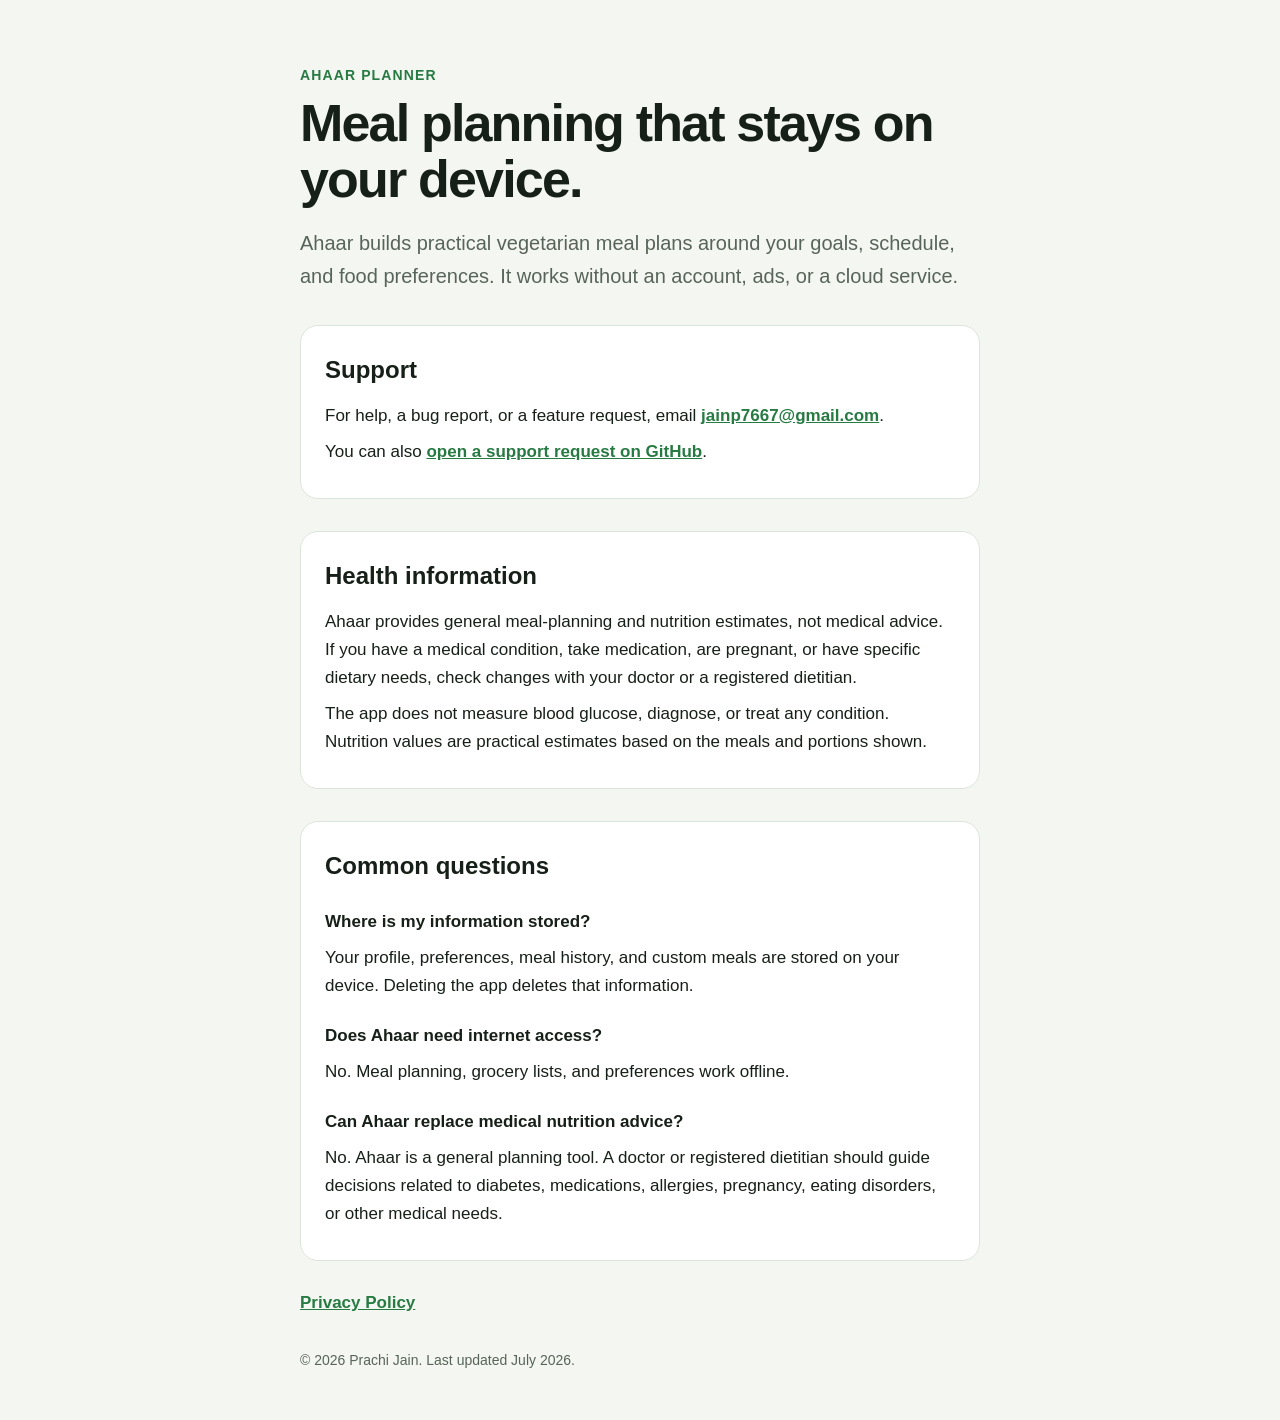
==== index.html @ 9910d227 "Publish Ahaar support and privacy pages" ====
<!doctype html>
<html lang="en">
<head>
  <meta charset="utf-8">
  <meta name="viewport" content="width=device-width, initial-scale=1">
  <meta name="description" content="Support for Ahaar Planner, a private on-device meal planner for iPhone and iPad.">
  <title>Ahaar Planner — Support</title>
  <link rel="stylesheet" href="styles.css">
</head>
<body>
  <main>
    <p class="eyebrow">Ahaar Planner</p>
    <h1>Meal planning that stays on your device.</h1>
    <p class="lead">Ahaar builds practical vegetarian meal plans around your goals, schedule, and food preferences. It works without an account, ads, or a cloud service.</p>

    <section>
      <h2>Support</h2>
      <p>For help, a bug report, or a feature request, email <a href="mailto:jainp7667@gmail.com?subject=Ahaar%20Planner%20Support">jainp7667@gmail.com</a>.</p>
      <p>You can also <a href="https://github.com/mayankpahadia1993/ahaar-site/issues">open a support request on GitHub</a>.</p>
    </section>

    <section>
      <h2>Health information</h2>
      <p>Ahaar provides general meal-planning and nutrition estimates, not medical advice. If you have a medical condition, take medication, are pregnant, or have specific dietary needs, check changes with your doctor or a registered dietitian.</p>
      <p>The app does not measure blood glucose, diagnose, or treat any condition. Nutrition values are practical estimates based on the meals and portions shown.</p>
    </section>

    <section>
      <h2>Common questions</h2>
      <h3>Where is my information stored?</h3>
      <p>Your profile, preferences, meal history, and custom meals are stored on your device. Deleting the app deletes that information.</p>
      <h3>Does Ahaar need internet access?</h3>
      <p>No. Meal planning, grocery lists, and preferences work offline.</p>
      <h3>Can Ahaar replace medical nutrition advice?</h3>
      <p>No. Ahaar is a general planning tool. A doctor or registered dietitian should guide decisions related to diabetes, medications, allergies, pregnancy, eating disorders, or other medical needs.</p>
    </section>

    <nav aria-label="Legal">
      <a href="privacy.html">Privacy Policy</a>
    </nav>
  </main>
  <footer>© 2026 Prachi Jain. Last updated July 2026.</footer>
</body>
</html>
---- styles.css ----
:root {
  color-scheme: light dark;
  --background: #f4f7f1;
  --surface: #ffffff;
  --text: #172018;
  --muted: #58645a;
  --accent: #287a43;
  --border: #dce5dc;
}

* { box-sizing: border-box; }

body {
  margin: 0;
  background: var(--background);
  color: var(--text);
  font: 17px/1.65 -apple-system, BlinkMacSystemFont, "Segoe UI", sans-serif;
}

main, footer {
  width: min(680px, calc(100% - 40px));
  margin-inline: auto;
}

main { padding: 64px 0 32px; }
footer { padding: 0 0 48px; color: var(--muted); font-size: 14px; }

.eyebrow {
  margin: 0 0 8px;
  color: var(--accent);
  font-size: 14px;
  font-weight: 700;
  letter-spacing: .08em;
  text-transform: uppercase;
}

h1 { margin: 0; font-size: clamp(34px, 7vw, 52px); line-height: 1.08; letter-spacing: -.035em; }
h2 { margin: 0 0 12px; font-size: 24px; }
h3 { margin: 22px 0 4px; font-size: 17px; }
p { margin: 8px 0; }
.lead { margin-top: 20px; color: var(--muted); font-size: 20px; }

section {
  margin-top: 32px;
  padding: 24px;
  background: var(--surface);
  border: 1px solid var(--border);
  border-radius: 18px;
}

a { color: var(--accent); font-weight: 600; }
nav { margin-top: 28px; }

@media (prefers-color-scheme: dark) {
  :root {
    --background: #101410;
    --surface: #171d18;
    --text: #edf5ee;
    --muted: #b0bcb2;
    --accent: #73cf8d;
    --border: #2d382f;
  }
}
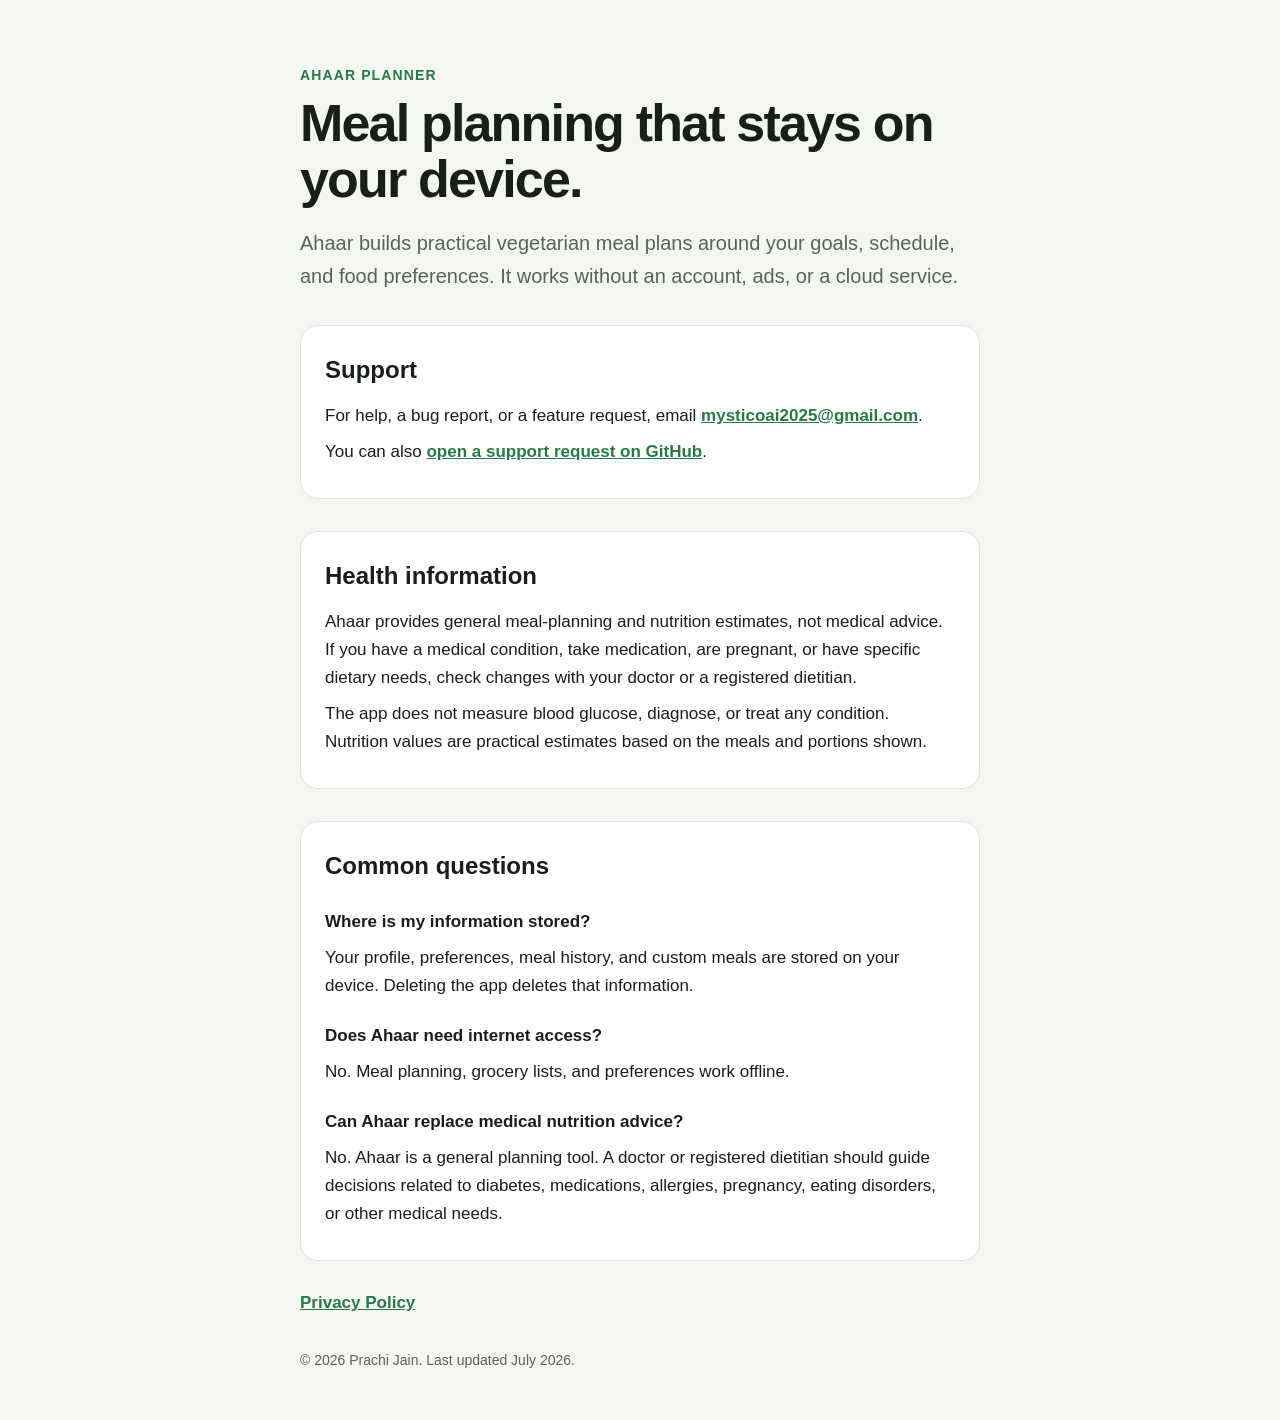
==== commit 59209adb: "Use Mystico support email" ====
--- a/index.html
+++ b/index.html
@@ -15,7 +15,7 @@
 
     <section>
       <h2>Support</h2>
-      <p>For help, a bug report, or a feature request, email <a href="mailto:jainp7667@gmail.com?subject=Ahaar%20Planner%20Support">jainp7667@gmail.com</a>.</p>
+      <p>For help, a bug report, or a feature request, email <a href="mailto:mysticoai2025@gmail.com?subject=Ahaar%20Planner%20Support">mysticoai2025@gmail.com</a>.</p>
       <p>You can also <a href="https://github.com/mayankpahadia1993/ahaar-site/issues">open a support request on GitHub</a>.</p>
     </section>
 
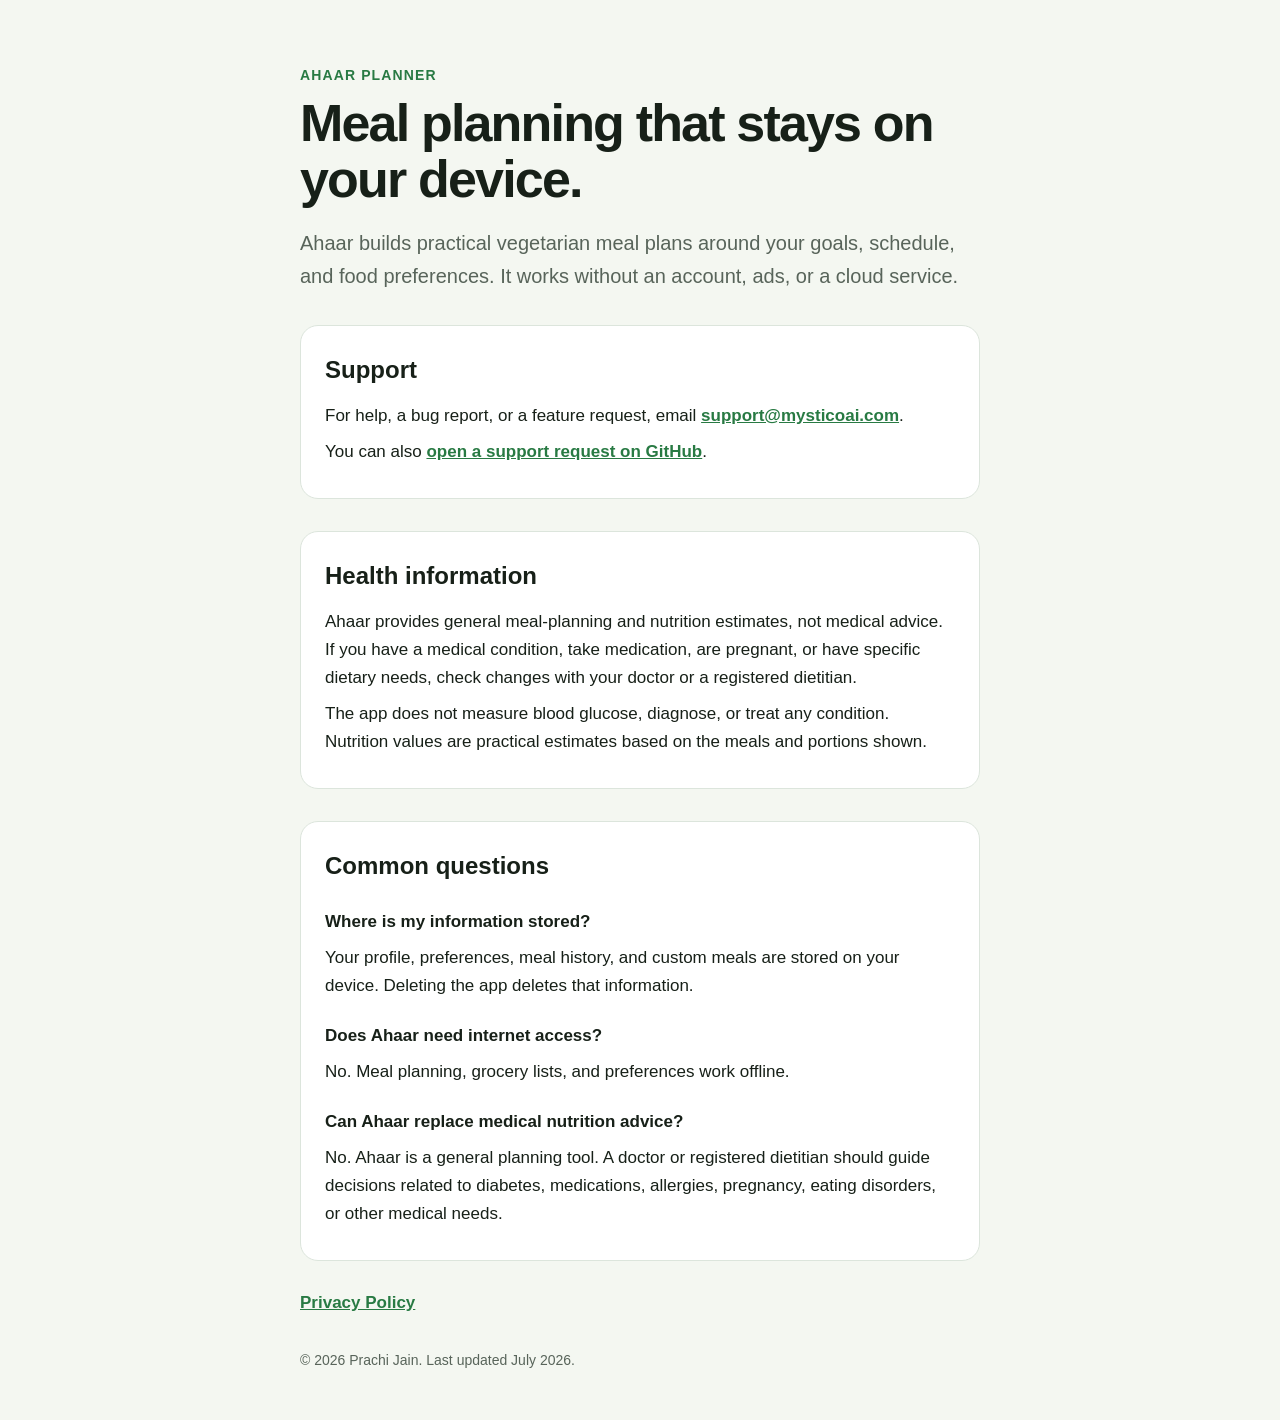
==== commit 2e189ecd: "Use support and privacy aliases on Ahaar’s fallback site" ====
--- a/index.html
+++ b/index.html
@@ -15,7 +15,7 @@
 
     <section>
       <h2>Support</h2>
-      <p>For help, a bug report, or a feature request, email <a href="mailto:mysticoai2025@gmail.com?subject=Ahaar%20Planner%20Support">mysticoai2025@gmail.com</a>.</p>
+      <p>For help, a bug report, or a feature request, email <a href="mailto:support@mysticoai.com?subject=Ahaar%20Planner%20Support">support@mysticoai.com</a>.</p>
       <p>You can also <a href="https://github.com/mayankpahadia1993/ahaar-site/issues">open a support request on GitHub</a>.</p>
     </section>
 
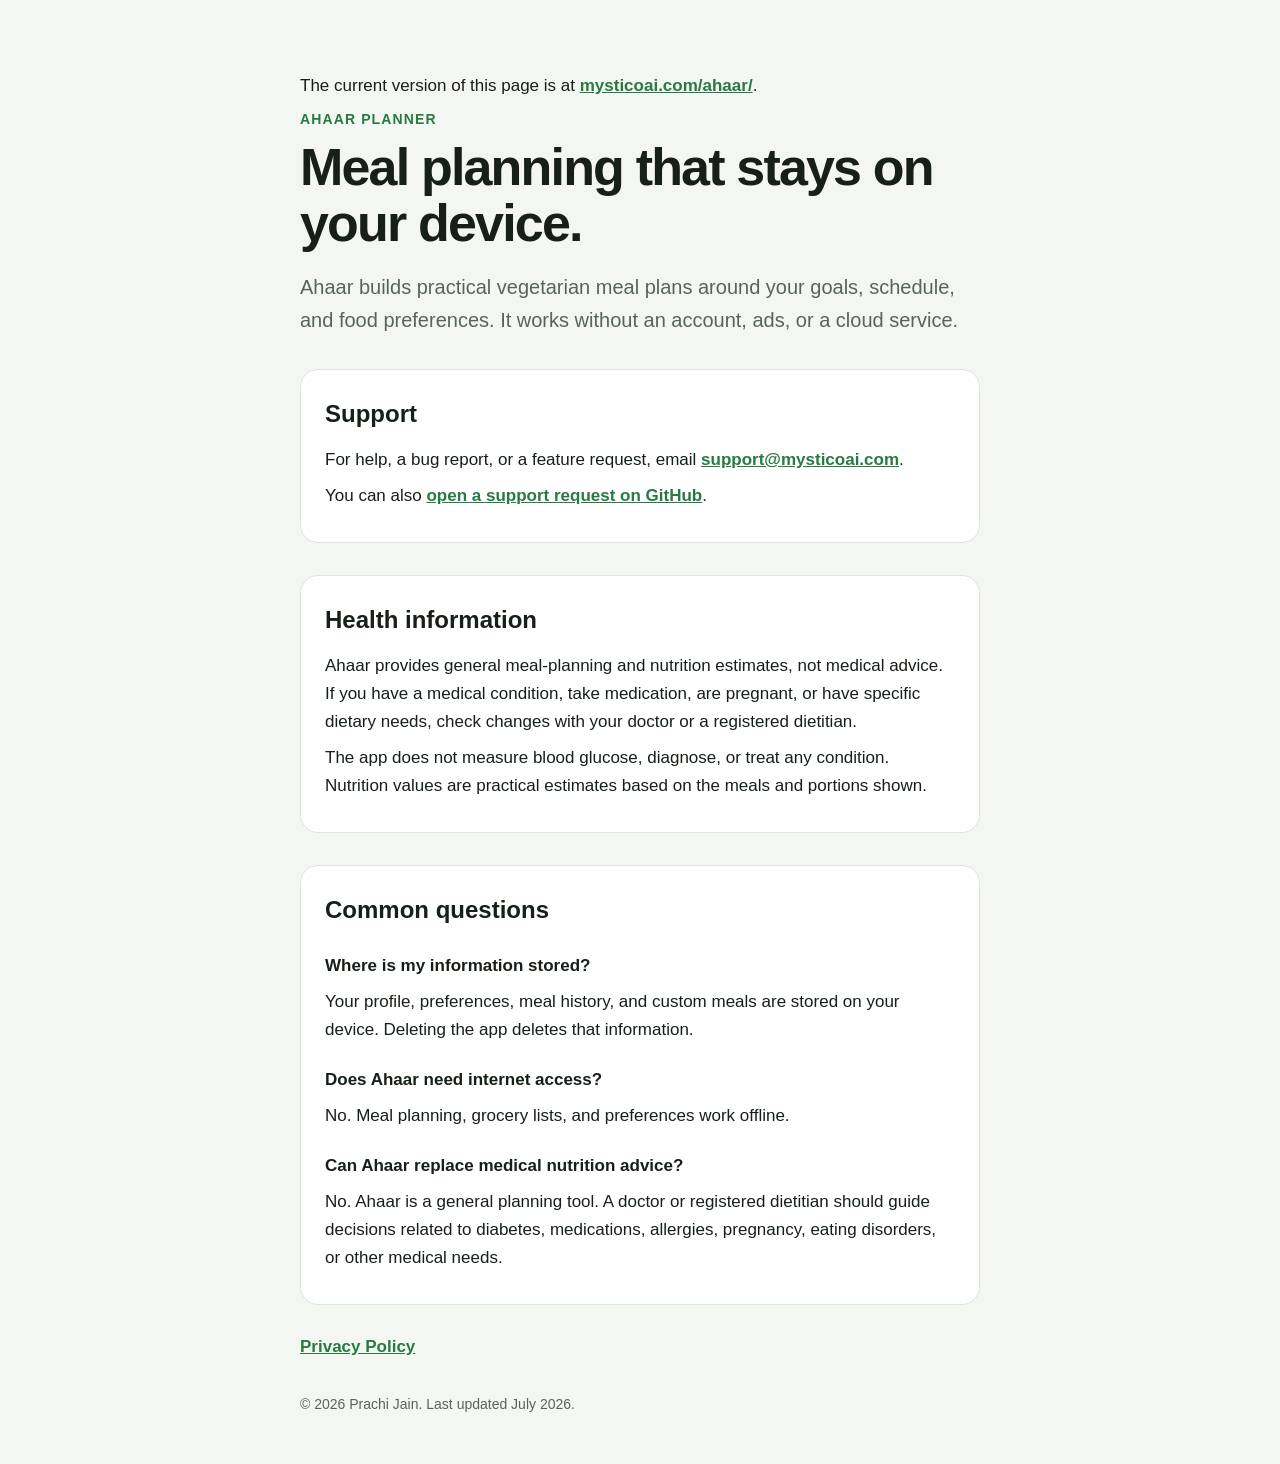
==== commit ac9dbd76: "Point search engines at the mysticoai.com pages This GitHub Pages copy stays up as a fallback, but e" ====
--- a/index.html
+++ b/index.html
@@ -5,10 +5,13 @@
   <meta name="viewport" content="width=device-width, initial-scale=1">
   <meta name="description" content="Support for Ahaar Planner, a private on-device meal planner for iPhone and iPad.">
   <title>Ahaar Planner — Support</title>
+  <!-- This GitHub Pages copy is a fallback; the main page lives on mysticoai.com. -->
+  <link rel="canonical" href="https://www.mysticoai.com/ahaar/">
   <link rel="stylesheet" href="styles.css">
 </head>
 <body>
   <main>
+    <p class="main-site">The current version of this page is at <a href="https://www.mysticoai.com/ahaar/">mysticoai.com/ahaar/</a>.</p>
     <p class="eyebrow">Ahaar Planner</p>
     <h1>Meal planning that stays on your device.</h1>
     <p class="lead">Ahaar builds practical vegetarian meal plans around your goals, schedule, and food preferences. It works without an account, ads, or a cloud service.</p>
